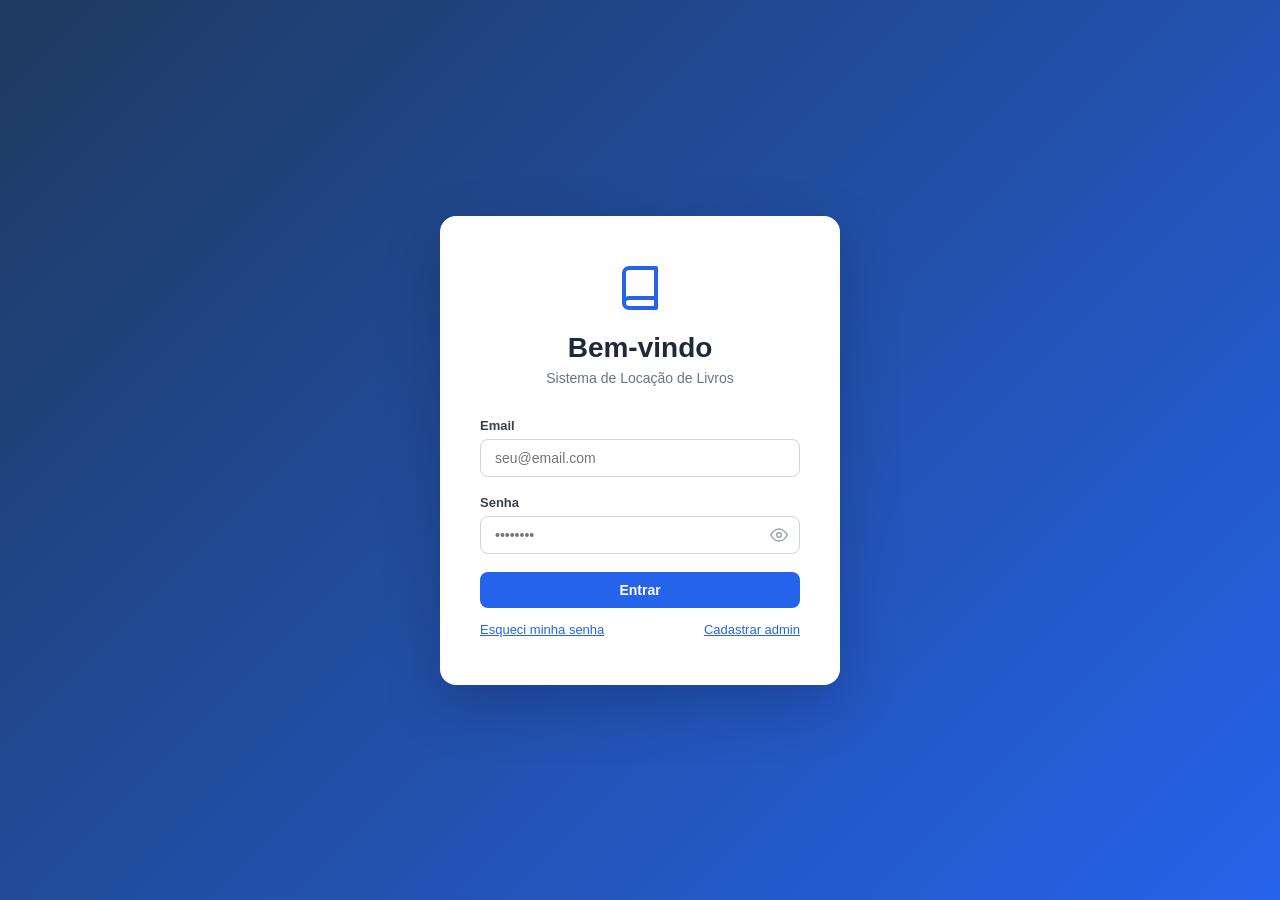
==== demo/src/main/resources/static/index.html @ 47762702 "commit inicial, tela login e tela principal" ====
<!DOCTYPE html>
<html lang="pt-BR">
<head>
  <meta charset="UTF-8" />
  <meta name="viewport" content="width=device-width, initial-scale=1.0" />
  <title>Biblioteca — Login</title>
  <link rel="stylesheet" href="css/style.css" />
  <style>
    .view { display: none; }
    .view.active { display: block; }

    .login-links {
      display: flex;
      justify-content: space-between;
      margin-top: 14px;
    }

    .link-btn {
      background: none;
      border: none;
      color: #2563eb;
      font-size: 13px;
      cursor: pointer;
      padding: 0;
      text-decoration: underline;
    }

    .link-btn:hover { color: #1d4ed8; }

    .back-link {
      display: flex;
      align-items: center;
      gap: 4px;
      color: #64748b;
      font-size: 13px;
      cursor: pointer;
      background: none;
      border: none;
      padding: 0;
      margin-bottom: 20px;
    }

    .back-link:hover { color: #1e293b; }

    .divider {
      display: flex;
      align-items: center;
      gap: 10px;
      margin: 20px 0;
      color: #94a3b8;
      font-size: 12px;
    }

    .divider::before, .divider::after {
      content: '';
      flex: 1;
      height: 1px;
      background: #e2e8f0;
    }

    .senha-wrapper {
      position: relative;
    }

    .senha-wrapper input {
      padding-right: 42px;
    }

    .toggle-senha {
      position: absolute;
      right: 12px;
      top: 50%;
      transform: translateY(-50%);
      background: none;
      border: none;
      cursor: pointer;
      color: #94a3b8;
      padding: 0;
      display: flex;
    }

    .toggle-senha:hover { color: #475569; }
  </style>
</head>
<body class="login-page">

  <div class="login-card">

    <!-- LOGO sempre visível -->
    <div class="login-logo">
      <svg xmlns="http://www.w3.org/2000/svg" width="48" height="48" viewBox="0 0 24 24" fill="none" stroke="#2563eb" stroke-width="2" stroke-linecap="round" stroke-linejoin="round">
        <path d="M4 19.5A2.5 2.5 0 0 1 6.5 17H20"/>
        <path d="M6.5 2H20v20H6.5A2.5 2.5 0 0 1 4 19.5v-15A2.5 2.5 0 0 1 6.5 2z"/>
      </svg>
    </div>

    <!-- ===== VIEW: LOGIN ===== -->
    <div id="view-login" class="view active">
      <h1>Bem-vindo</h1>
      <p class="login-subtitle">Sistema de Locação de Livros</p>

      <form id="loginForm">
        <div class="form-group">
          <label for="loginEmail">Email</label>
          <input type="email" id="loginEmail" placeholder="seu@email.com" required />
        </div>
        <div class="form-group">
          <label for="loginSenha">Senha</label>
          <div class="senha-wrapper">
            <input type="password" id="loginSenha" placeholder="••••••••" required />
            <button type="button" class="toggle-senha" onclick="toggleSenha('loginSenha', this)">
              <svg id="icon-eye-login" width="18" height="18" viewBox="0 0 24 24" fill="none" stroke="currentColor" stroke-width="2"><path d="M1 12s4-8 11-8 11 8 11 8-4 8-11 8-11-8-11-8z"/><circle cx="12" cy="12" r="3"/></svg>
            </button>
          </div>
        </div>

        <div id="loginError" class="alert alert-error" style="display:none;"></div>

        <button type="submit" class="btn btn-primary btn-full" id="loginBtn">Entrar</button>

        <div class="login-links">
          <button type="button" class="link-btn" onclick="showView('view-esqueci')">Esqueci minha senha</button>
          <button type="button" class="link-btn" onclick="showView('view-cadastro')">Cadastrar admin</button>
        </div>
      </form>
    </div>

    <!-- ===== VIEW: ESQUECI A SENHA ===== -->
    <div id="view-esqueci" class="view">
      <button class="back-link" onclick="showView('view-login')">
        ← Voltar ao login
      </button>
      <h1>Redefinir Senha</h1>
      <p class="login-subtitle">Informe seu email e a nova senha</p>

      <form id="resetForm">
        <div class="form-group">
          <label for="resetEmail">Email cadastrado</label>
          <input type="email" id="resetEmail" placeholder="seu@email.com" required />
        </div>
        <div class="form-group">
          <label for="resetNovaSenha">Nova senha</label>
          <div class="senha-wrapper">
            <input type="password" id="resetNovaSenha" placeholder="Nova senha" required />
            <button type="button" class="toggle-senha" onclick="toggleSenha('resetNovaSenha', this)">
              <svg width="18" height="18" viewBox="0 0 24 24" fill="none" stroke="currentColor" stroke-width="2"><path d="M1 12s4-8 11-8 11 8 11 8-4 8-11 8-11-8-11-8z"/><circle cx="12" cy="12" r="3"/></svg>
            </button>
          </div>
        </div>
        <div class="form-group">
          <label for="resetConfirm">Confirmar nova senha</label>
          <div class="senha-wrapper">
            <input type="password" id="resetConfirm" placeholder="Confirme a nova senha" required />
            <button type="button" class="toggle-senha" onclick="toggleSenha('resetConfirm', this)">
              <svg width="18" height="18" viewBox="0 0 24 24" fill="none" stroke="currentColor" stroke-width="2"><path d="M1 12s4-8 11-8 11 8 11 8-4 8-11 8-11-8-11-8z"/><circle cx="12" cy="12" r="3"/></svg>
            </button>
          </div>
        </div>

        <div id="resetMsg" class="alert" style="display:none;"></div>

        <button type="submit" class="btn btn-primary btn-full" id="resetBtn">Redefinir Senha</button>
      </form>
    </div>

    <!-- ===== VIEW: CADASTRO ADMIN ===== -->
    <div id="view-cadastro" class="view">
      <button class="back-link" onclick="showView('view-login')">
        ← Voltar ao login
      </button>
      <h1>Novo Administrador</h1>
      <p class="login-subtitle">Crie uma conta com acesso total ao sistema</p>

      <form id="cadastroForm">
        <div class="form-group">
          <label for="cadNome">Nome completo</label>
          <input type="text" id="cadNome" placeholder="Seu nome" required />
        </div>
        <div class="form-group">
          <label for="cadEmail">Email</label>
          <input type="email" id="cadEmail" placeholder="seu@email.com" required />
        </div>
        <div class="form-group">
          <label for="cadSenha">Senha</label>
          <div class="senha-wrapper">
            <input type="password" id="cadSenha" placeholder="Mín. 8 caracteres + 1 especial" required oninput="atualizarForca(this.value)" />
            <button type="button" class="toggle-senha" onclick="toggleSenha('cadSenha', this)">
              <svg width="18" height="18" viewBox="0 0 24 24" fill="none" stroke="currentColor" stroke-width="2"><path d="M1 12s4-8 11-8 11 8 11 8-4 8-11 8-11-8-11-8z"/><circle cx="12" cy="12" r="3"/></svg>
            </button>
          </div>
          <div class="strength-bar"><div class="strength-fill" id="strengthFill"></div></div>
          <div class="strength-label" id="strengthLabel" style="color:#94a3b8"></div>
        </div>
        <div class="form-group">
          <label for="cadConfirm">Confirmar senha</label>
          <div class="senha-wrapper">
            <input type="password" id="cadConfirm" placeholder="Repita a senha" required />
            <button type="button" class="toggle-senha" onclick="toggleSenha('cadConfirm', this)">
              <svg width="18" height="18" viewBox="0 0 24 24" fill="none" stroke="currentColor" stroke-width="2"><path d="M1 12s4-8 11-8 11 8 11 8-4 8-11 8-11-8-11-8z"/><circle cx="12" cy="12" r="3"/></svg>
            </button>
          </div>
        </div>
        <div class="form-group">
          <label for="cadTelefone">Telefone <span style="color:#94a3b8">(opcional)</span></label>
          <input type="text" id="cadTelefone" placeholder="(11) 99999-9999" />
        </div>

        <div id="cadastroMsg" class="alert" style="display:none;"></div>

        <button type="submit" class="btn btn-primary btn-full" id="cadastroBtn">Criar Conta Admin</button>

        <div class="divider">ou</div>
        <button type="button" class="btn btn-secondary btn-full" onclick="showView('view-login')">Já tenho conta</button>
      </form>
    </div>

  </div>

  <script>
    const API = '/api';

    // ========================
    // NAVEGAÇÃO ENTRE VIEWS
    // ========================
    function showView(id) {
      document.querySelectorAll('.view').forEach(v => v.classList.remove('active'));
      document.getElementById(id).classList.add('active');
      document.querySelectorAll('.alert').forEach(a => a.style.display = 'none');
    }

    // ========================
    // MOSTRAR/OCULTAR SENHA
    // ========================
    function toggleSenha(inputId, btn) {
      const input = document.getElementById(inputId);
      const mostrar = input.type === 'password';
      input.type = mostrar ? 'text' : 'password';
      btn.innerHTML = mostrar
        ? `<svg width="18" height="18" viewBox="0 0 24 24" fill="none" stroke="currentColor" stroke-width="2"><path d="M17.94 17.94A10.07 10.07 0 0 1 12 20c-7 0-11-8-11-8a18.45 18.45 0 0 1 5.06-5.94"/><path d="M9.9 4.24A9.12 9.12 0 0 1 12 4c7 0 11 8 11 8a18.5 18.5 0 0 1-2.16 3.19"/><line x1="1" y1="1" x2="23" y2="23"/></svg>`
        : `<svg width="18" height="18" viewBox="0 0 24 24" fill="none" stroke="currentColor" stroke-width="2"><path d="M1 12s4-8 11-8 11 8 11 8-4 8-11 8-11-8-11-8z"/><circle cx="12" cy="12" r="3"/></svg>`;
    }

    // ========================
    // LOGIN
    // ========================
    document.getElementById('loginForm').addEventListener('submit', async (e) => {
      e.preventDefault();
      const btn = document.getElementById('loginBtn');
      const errorEl = document.getElementById('loginError');

      btn.textContent = 'Entrando...';
      btn.disabled = true;
      errorEl.style.display = 'none';

      try {
        const res = await fetch(`${API}/usuarios/login`, {
          method: 'POST',
          headers: { 'Content-Type': 'application/json' },
          body: JSON.stringify({
            email: document.getElementById('loginEmail').value,
            senha: document.getElementById('loginSenha').value
          })
        });

        if (!res.ok) {
          const err = await res.json();
          throw new Error(err.erro || 'Email ou senha inválidos');
        }

        const usuario = await res.json();
        sessionStorage.setItem('usuario', JSON.stringify(usuario));
        window.location.href = 'dashboard.html';

      } catch (err) {
        errorEl.textContent = err.message;
        errorEl.style.display = 'block';
        btn.textContent = 'Entrar';
        btn.disabled = false;
      }
    });

    // ========================
    // ESQUECI A SENHA
    // ========================
    document.getElementById('resetForm').addEventListener('submit', async (e) => {
      e.preventDefault();
      const btn = document.getElementById('resetBtn');
      const msgEl = document.getElementById('resetMsg');

      const novaSenha = document.getElementById('resetNovaSenha').value;
      const confirm = document.getElementById('resetConfirm').value;

      msgEl.className = 'alert';
      msgEl.style.display = 'none';

      if (novaSenha !== confirm) {
        msgEl.className = 'alert alert-error';
        msgEl.textContent = 'As senhas não coincidem';
        msgEl.style.display = 'block';
        return;
      }

      if (!validarSenha(novaSenha)) {
        msgEl.className = 'alert alert-error';
        msgEl.textContent = 'A senha deve ter no mínimo 8 caracteres e 1 caractere especial (!@#$%...)';
        msgEl.style.display = 'block';
        return;
      }

      btn.textContent = 'Salvando...';
      btn.disabled = true;

      try {
        const res = await fetch(`${API}/usuarios/resetar-senha`, {
          method: 'PUT',
          headers: { 'Content-Type': 'application/json' },
          body: JSON.stringify({
            email: document.getElementById('resetEmail').value,
            novaSenha
          })
        });

        if (!res.ok) {
          const err = await res.json();
          throw new Error(err.erro || 'Email não encontrado');
        }

        msgEl.className = 'alert alert-success';
        msgEl.textContent = 'Senha redefinida com sucesso! Faça o login.';
        msgEl.style.display = 'block';
        document.getElementById('resetForm').reset();

        setTimeout(() => showView('view-login'), 2000);

      } catch (err) {
        msgEl.className = 'alert alert-error';
        msgEl.textContent = err.message;
        msgEl.style.display = 'block';
      } finally {
        btn.textContent = 'Redefinir Senha';
        btn.disabled = false;
      }
    });

    // ========================
    // CADASTRO ADMIN
    // ========================
    document.getElementById('cadastroForm').addEventListener('submit', async (e) => {
      e.preventDefault();
      const btn = document.getElementById('cadastroBtn');
      const msgEl = document.getElementById('cadastroMsg');

      const senha = document.getElementById('cadSenha').value;
      const confirm = document.getElementById('cadConfirm').value;

      msgEl.className = 'alert';
      msgEl.style.display = 'none';

      if (senha !== confirm) {
        msgEl.className = 'alert alert-error';
        msgEl.textContent = 'As senhas não coincidem';
        msgEl.style.display = 'block';
        return;
      }

      if (!validarSenha(senha)) {
        msgEl.className = 'alert alert-error';
        msgEl.textContent = 'A senha deve ter no mínimo 8 caracteres e 1 caractere especial (!@#$%...)';
        msgEl.style.display = 'block';
        return;
      }

      btn.textContent = 'Criando conta...';
      btn.disabled = true;

      try {
        const res = await fetch(`${API}/usuarios`, {
          method: 'POST',
          headers: { 'Content-Type': 'application/json' },
          body: JSON.stringify({
            nome: document.getElementById('cadNome').value,
            email: document.getElementById('cadEmail').value,
            senha,
            telefone: document.getElementById('cadTelefone').value,
            role: 'ADMIN'
          })
        });

        if (!res.ok) {
          const err = await res.json();
          throw new Error(err.erro || 'Erro ao criar conta');
        }

        msgEl.className = 'alert alert-success';
        msgEl.textContent = 'Conta criada com sucesso! Redirecionando...';
        msgEl.style.display = 'block';
        document.getElementById('cadastroForm').reset();

        setTimeout(() => showView('view-login'), 2000);

      } catch (err) {
        msgEl.className = 'alert alert-error';
        msgEl.textContent = err.message;
        msgEl.style.display = 'block';
      } finally {
        btn.textContent = 'Criar Conta Admin';
        btn.disabled = false;
      }
    });

    // ========================
    // FORÇA DE SENHA
    // ========================
    function atualizarForca(senha) {
      const fill  = document.getElementById('strengthFill');
      const label = document.getElementById('strengthLabel');
      let score = 0;
      if (senha.length >= 8)             score++;
      if (senha.length >= 12)            score++;
      if (/[A-Z]/.test(senha))           score++;
      if (/[0-9]/.test(senha))           score++;
      if (/[^A-Za-z0-9]/.test(senha))   score++;

      const levels = [
        { pct: '0%',   color: '#e2e8f0', text: '' },
        { pct: '25%',  color: '#ef4444', text: 'Fraca' },
        { pct: '50%',  color: '#f97316', text: 'Regular' },
        { pct: '75%',  color: '#eab308', text: 'Boa' },
        { pct: '90%',  color: '#22c55e', text: 'Forte' },
        { pct: '100%', color: '#16a34a', text: 'Muito forte' },
      ];
      const l = levels[score] || levels[0];
      fill.style.width      = senha.length === 0 ? '0%' : l.pct;
      fill.style.background = l.color;
      label.textContent     = l.text;
      label.style.color     = l.color;
    }

    // ========================
    // HELPERS
    // ========================
    function validarSenha(senha) {
      return senha.length >= 8 && /[!@#$%^&*()_+\-=\[\]{};':"\\|,.<>\/?]/.test(senha);
    }

    function maskPhone(v) {
      const d = v.replace(/\D/g, '').slice(0, 11);
      if (d.length <= 10) return d.replace(/(\d{2})(\d)/, '($1) $2').replace(/(\d{4})(\d)/, '$1-$2');
      return d.replace(/(\d{2})(\d)/, '($1) $2').replace(/(\d{5})(\d)/, '$1-$2');
    }

    document.getElementById('cadTelefone').addEventListener('input', function () {
      this.value = maskPhone(this.value);
    });
  </script>
</body>
</html>
---- demo/src/main/resources/static/css/style.css ----
/* ========================
   RESET & BASE
======================== */
* {
  margin: 0;
  padding: 0;
  box-sizing: border-box;
}

body {
  font-family: 'Segoe UI', Tahoma, Geneva, Verdana, sans-serif;
  background: #f1f5f9;
  color: #1e293b;
}

/* ========================
   LOGIN PAGE
======================== */
.login-page {
  display: flex;
  align-items: center;
  justify-content: center;
  min-height: 100vh;
  background: linear-gradient(135deg, #1e3a5f 0%, #2563eb 100%);
}

.login-card {
  background: #fff;
  border-radius: 16px;
  padding: 48px 40px;
  width: 100%;
  max-width: 400px;
  box-shadow: 0 20px 60px rgba(0, 0, 0, 0.2);
  text-align: center;
}

.login-logo {
  margin-bottom: 16px;
}

.login-card h1 {
  font-size: 28px;
  font-weight: 700;
  color: #1e293b;
  margin-bottom: 6px;
}

.login-subtitle {
  font-size: 14px;
  color: #64748b;
  margin-bottom: 32px;
}

/* ========================
   FORM
======================== */
.form-group {
  text-align: left;
  margin-bottom: 18px;
}

.form-group label {
  display: block;
  font-size: 13px;
  font-weight: 600;
  color: #374151;
  margin-bottom: 6px;
}

.form-group input,
.form-group select,
.form-group textarea {
  width: 100%;
  padding: 10px 14px;
  border: 1.5px solid #d1d5db;
  border-radius: 8px;
  font-size: 14px;
  color: #1e293b;
  background: #fff;
  transition: border-color 0.2s;
  outline: none;
}

.form-group input:focus,
.form-group select:focus,
.form-group textarea:focus {
  border-color: #2563eb;
}

/* ========================
   BUTTONS
======================== */
.btn {
  display: inline-flex;
  align-items: center;
  gap: 6px;
  padding: 10px 18px;
  border: none;
  border-radius: 8px;
  font-size: 14px;
  font-weight: 600;
  cursor: pointer;
  transition: background 0.2s, opacity 0.2s;
}

.btn:disabled {
  opacity: 0.6;
  cursor: not-allowed;
}

.btn-full {
  width: 100%;
  justify-content: center;
}

.btn-primary {
  background: #2563eb;
  color: #fff;
}

.btn-primary:hover:not(:disabled) {
  background: #1d4ed8;
}

.btn-success {
  background: #16a34a;
  color: #fff;
}

.btn-success:hover:not(:disabled) {
  background: #15803d;
}

.btn-danger {
  background: #dc2626;
  color: #fff;
}

.btn-danger:hover:not(:disabled) {
  background: #b91c1c;
}

.btn-secondary {
  background: #e2e8f0;
  color: #374151;
}

.btn-secondary:hover:not(:disabled) {
  background: #cbd5e1;
}

.btn-sm {
  padding: 6px 12px;
  font-size: 12px;
}

/* ========================
   ALERTS
======================== */
.alert {
  padding: 10px 14px;
  border-radius: 8px;
  font-size: 13px;
  margin-bottom: 14px;
}

.alert-error {
  background: #fef2f2;
  color: #dc2626;
  border: 1px solid #fecaca;
}

.alert-success {
  background: #f0fdf4;
  color: #16a34a;
  border: 1px solid #bbf7d0;
}

/* ========================
   DASHBOARD LAYOUT
======================== */
.app-layout {
  display: flex;
  min-height: 100vh;
}

/* Sidebar */
.sidebar {
  width: 240px;
  background: #1e293b;
  color: #fff;
  display: flex;
  flex-direction: column;
  flex-shrink: 0;
}

.sidebar-header {
  padding: 24px 20px;
  border-bottom: 1px solid #334155;
  display: flex;
  align-items: center;
  gap: 12px;
}

.sidebar-header svg {
  flex-shrink: 0;
}

.sidebar-header h2 {
  font-size: 18px;
  font-weight: 700;
  color: #fff;
}

.sidebar-header p {
  font-size: 11px;
  color: #94a3b8;
}

.sidebar-nav {
  flex: 1;
  padding: 16px 0;
}

.nav-section-label {
  font-size: 10px;
  font-weight: 700;
  text-transform: uppercase;
  letter-spacing: 1px;
  color: #64748b;
  padding: 8px 20px 4px;
}

.nav-item {
  display: flex;
  align-items: center;
  gap: 12px;
  padding: 11px 20px;
  font-size: 14px;
  color: #94a3b8;
  cursor: pointer;
  border-radius: 0;
  transition: background 0.15s, color 0.15s;
  border: none;
  background: none;
  width: 100%;
  text-align: left;
}

.nav-item:hover {
  background: #334155;
  color: #fff;
}

.nav-item.active {
  background: #2563eb;
  color: #fff;
}

.sidebar-footer {
  padding: 16px 20px;
  border-top: 1px solid #334155;
}

.user-info {
  display: flex;
  align-items: center;
  gap: 10px;
  margin-bottom: 12px;
}

.user-avatar {
  width: 36px;
  height: 36px;
  background: #2563eb;
  border-radius: 50%;
  display: flex;
  align-items: center;
  justify-content: center;
  font-weight: 700;
  font-size: 14px;
  color: #fff;
  flex-shrink: 0;
}

.user-name {
  font-size: 13px;
  font-weight: 600;
  color: #fff;
}

.user-role {
  font-size: 11px;
  color: #64748b;
}

/* Main content */
.main-content {
  flex: 1;
  display: flex;
  flex-direction: column;
  overflow: hidden;
}

.top-bar {
  background: #fff;
  padding: 16px 28px;
  border-bottom: 1px solid #e2e8f0;
  display: flex;
  align-items: center;
  justify-content: space-between;
}

.top-bar h1 {
  font-size: 20px;
  font-weight: 700;
  color: #1e293b;
}

.content-area {
  flex: 1;
  padding: 28px;
  overflow-y: auto;
}

/* ========================
   SECTIONS
======================== */
.section {
  display: none;
}

.section.active {
  display: block;
}

/* ========================
   STAT CARDS
======================== */
.stats-grid {
  display: grid;
  grid-template-columns: repeat(auto-fit, minmax(200px, 1fr));
  gap: 20px;
  margin-bottom: 28px;
}

.stat-card {
  background: #fff;
  border-radius: 12px;
  padding: 22px 24px;
  box-shadow: 0 1px 4px rgba(0,0,0,0.07);
  display: flex;
  align-items: center;
  gap: 16px;
}

.stat-icon {
  width: 48px;
  height: 48px;
  border-radius: 10px;
  display: flex;
  align-items: center;
  justify-content: center;
  flex-shrink: 0;
}

.stat-icon.blue   { background: #dbeafe; color: #2563eb; }
.stat-icon.green  { background: #dcfce7; color: #16a34a; }
.stat-icon.orange { background: #ffedd5; color: #ea580c; }
.stat-icon.purple { background: #ede9fe; color: #7c3aed; }

.stat-value {
  font-size: 28px;
  font-weight: 700;
  color: #1e293b;
  line-height: 1;
}

.stat-label {
  font-size: 13px;
  color: #64748b;
  margin-top: 2px;
}

/* ========================
   CARDS / PANELS
======================== */
.card {
  background: #fff;
  border-radius: 12px;
  box-shadow: 0 1px 4px rgba(0,0,0,0.07);
  overflow: hidden;
}

.card-header {
  padding: 18px 24px;
  border-bottom: 1px solid #f1f5f9;
  display: flex;
  align-items: center;
  justify-content: space-between;
}

.card-header h3 {
  font-size: 16px;
  font-weight: 700;
  color: #1e293b;
}

.card-body {
  padding: 24px;
}

/* ========================
   TABLE
======================== */
.table-wrapper {
  overflow-x: auto;
}

table {
  width: 100%;
  border-collapse: collapse;
  font-size: 14px;
}

thead th {
  text-align: left;
  padding: 12px 16px;
  background: #f8fafc;
  color: #64748b;
  font-size: 12px;
  font-weight: 700;
  text-transform: uppercase;
  letter-spacing: 0.5px;
  border-bottom: 1px solid #e2e8f0;
}

tbody td {
  padding: 14px 16px;
  border-bottom: 1px solid #f1f5f9;
  color: #374151;
}

tbody tr:last-child td {
  border-bottom: none;
}

tbody tr:hover {
  background: #f8fafc;
}

.actions {
  display: flex;
  gap: 6px;
}

/* ========================
   BADGES
======================== */
.badge {
  display: inline-block;
  padding: 3px 10px;
  border-radius: 999px;
  font-size: 12px;
  font-weight: 600;
}

.badge-green  { background: #dcfce7; color: #16a34a; }
.badge-blue   { background: #dbeafe; color: #2563eb; }
.badge-red    { background: #fef2f2; color: #dc2626; }
.badge-gray   { background: #f1f5f9; color: #64748b; }
.badge-orange { background: #ffedd5; color: #ea580c; }

/* ========================
   MODAL
======================== */
.modal-overlay {
  position: fixed;
  inset: 0;
  background: rgba(0,0,0,0.5);
  display: flex;
  align-items: center;
  justify-content: center;
  z-index: 1000;
  padding: 16px;
}

.modal-overlay.hidden {
  display: none;
}

.modal {
  background: #fff;
  border-radius: 16px;
  width: 100%;
  max-width: 500px;
  max-height: 90vh;
  overflow-y: auto;
  box-shadow: 0 20px 60px rgba(0,0,0,0.25);
}

.modal-header {
  padding: 20px 24px;
  border-bottom: 1px solid #f1f5f9;
  display: flex;
  align-items: center;
  justify-content: space-between;
}

.modal-header h3 {
  font-size: 17px;
  font-weight: 700;
}

.modal-close {
  background: none;
  border: none;
  font-size: 22px;
  color: #94a3b8;
  cursor: pointer;
  line-height: 1;
}

.modal-close:hover {
  color: #1e293b;
}

.modal-body {
  padding: 24px;
}

.modal-footer {
  padding: 16px 24px;
  border-top: 1px solid #f1f5f9;
  display: flex;
  justify-content: flex-end;
  gap: 10px;
}

/* ========================
   EMPTY STATE
======================== */
.empty-state {
  text-align: center;
  padding: 48px 24px;
  color: #94a3b8;
}

.empty-state svg {
  margin-bottom: 12px;
  opacity: 0.5;
}

.empty-state p {
  font-size: 15px;
}

/* ========================
   RESPONSIVE
======================== */
@media (max-width: 768px) {
  .sidebar {
    width: 200px;
  }

  .stats-grid {
    grid-template-columns: 1fr 1fr;
  }

  .content-area {
    padding: 16px;
  }
}

@media (max-width: 600px) {
  .app-layout {
    flex-direction: column;
  }

  .sidebar {
    width: 100%;
  }

  .sidebar-nav {
    display: flex;
    padding: 8px;
    overflow-x: auto;
  }

  .nav-item {
    white-space: nowrap;
    border-radius: 8px;
  }

  .stats-grid {
    grid-template-columns: 1fr;
  }
}

/* ========================
   ANIMAÇÃO DE ENTRADA (LOGIN)
======================== */
@keyframes fadeInUp {
  from { opacity: 0; transform: translateY(24px); }
  to   { opacity: 1; transform: translateY(0); }
}

.login-card {
  animation: fadeInUp 0.45s ease both;
}

/* ========================
   FORÇA DE SENHA
======================== */
.strength-bar {
  height: 4px;
  border-radius: 4px;
  margin-top: 6px;
  background: #e2e8f0;
  overflow: hidden;
}

.strength-fill {
  height: 100%;
  border-radius: 4px;
  transition: width 0.3s, background 0.3s;
}

.strength-label {
  font-size: 11px;
  margin-top: 4px;
  font-weight: 600;
}

/* ========================
   TOAST NOTIFICATIONS
======================== */
#toast-container {
  position: fixed;
  bottom: 24px;
  right: 24px;
  display: flex;
  flex-direction: column;
  gap: 10px;
  z-index: 9999;
}

.toast {
  padding: 13px 18px;
  border-radius: 10px;
  font-size: 14px;
  font-weight: 500;
  color: #fff;
  box-shadow: 0 4px 20px rgba(0,0,0,0.15);
  opacity: 0;
  transform: translateX(40px);
  transition: opacity 0.25s, transform 0.25s;
  max-width: 320px;
}

.toast.show {
  opacity: 1;
  transform: translateX(0);
}

.toast-success { background: #16a34a; }
.toast-error   { background: #dc2626; }
.toast-info    { background: #2563eb; }

/* ========================
   LOADING SPINNER
======================== */
@keyframes spin {
  to { transform: rotate(360deg); }
}

.spinner {
  width: 28px;
  height: 28px;
  border: 3px solid #e2e8f0;
  border-top-color: #2563eb;
  border-radius: 50%;
  animation: spin 0.7s linear infinite;
  margin: 0 auto;
}

.loading-cell {
  text-align: center;
  padding: 32px !important;
}

/* ========================
   MODAL DE CONFIRMAÇÃO
======================== */
.confirm-overlay {
  position: fixed;
  inset: 0;
  background: rgba(0,0,0,0.45);
  display: flex;
  align-items: center;
  justify-content: center;
  z-index: 2000;
  padding: 16px;
}

.confirm-overlay.hidden { display: none; }

.confirm-box {
  background: #fff;
  border-radius: 14px;
  padding: 28px 28px 22px;
  max-width: 380px;
  width: 100%;
  box-shadow: 0 20px 60px rgba(0,0,0,0.2);
  text-align: center;
}

.confirm-icon {
  width: 52px;
  height: 52px;
  background: #fef2f2;
  border-radius: 50%;
  display: flex;
  align-items: center;
  justify-content: center;
  margin: 0 auto 16px;
  color: #dc2626;
}

.confirm-box h4 {
  font-size: 17px;
  font-weight: 700;
  margin-bottom: 8px;
}

.confirm-box p {
  font-size: 14px;
  color: #64748b;
  margin-bottom: 22px;
}

.confirm-actions {
  display: flex;
  gap: 10px;
  justify-content: center;
}
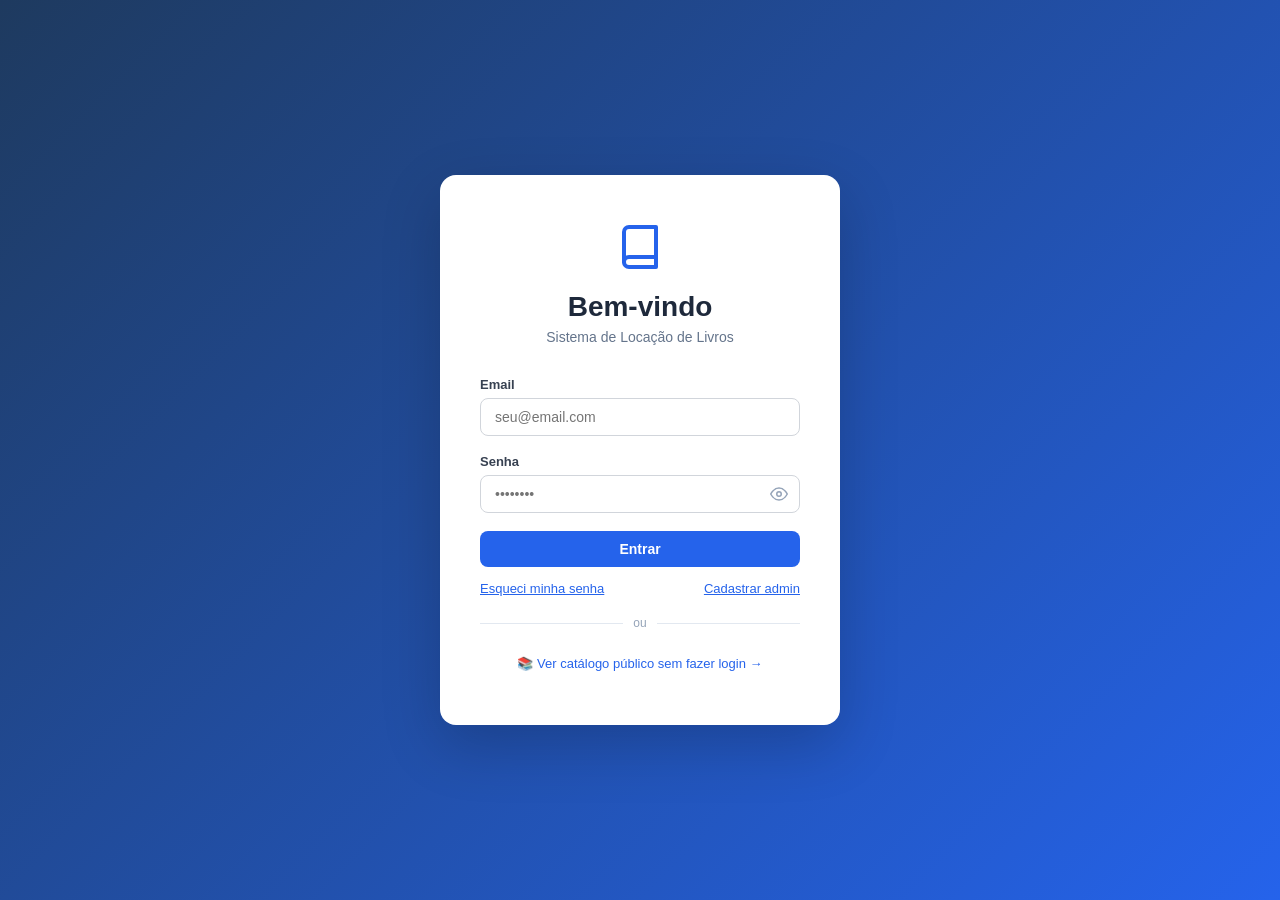
==== commit 8fa05841: "add testes unitarios e link catalogo publico no login" ====
--- a/demo/src/main/resources/static/index.html
+++ b/demo/src/main/resources/static/index.html
@@ -123,6 +123,11 @@
           <button type="button" class="link-btn" onclick="showView('view-cadastro')">Cadastrar admin</button>
         </div>
       </form>
+
+      <div class="divider">ou</div>
+      <a href="catalogo.html" style="display:block; text-align:center; font-size:13px; color:#2563eb; text-decoration:none; padding: 6px 0;">
+        📚 Ver catálogo público sem fazer login →
+      </a>
     </div>
 
     <!-- ===== VIEW: ESQUECI A SENHA ===== -->
@@ -269,7 +274,7 @@
 
         const usuario = await res.json();
         sessionStorage.setItem('usuario', JSON.stringify(usuario));
-        window.location.href = 'dashboard.html';
+        window.location.href = usuario.role === 'ADMIN' ? 'dashboard.html' : 'cliente.html';
 
       } catch (err) {
         errorEl.textContent = err.message;
--- a/demo/src/main/resources/static/css/style.css
+++ b/demo/src/main/resources/static/css/style.css
@@ -1,6 +1,4 @@
-/* ========================
-   RESET & BASE
-======================== */
+
 * {
   margin: 0;
   padding: 0;
@@ -13,9 +11,7 @@
   color: #1e293b;
 }
 
-/* ========================
-   LOGIN PAGE
-======================== */
+
 .login-page {
   display: flex;
   align-items: center;
@@ -51,9 +47,7 @@
   margin-bottom: 32px;
 }
 
-/* ========================
-   FORM
-======================== */
+
 .form-group {
   text-align: left;
   margin-bottom: 18px;
@@ -87,9 +81,7 @@
   border-color: #2563eb;
 }
 
-/* ========================
-   BUTTONS
-======================== */
+
 .btn {
   display: inline-flex;
   align-items: center;
@@ -154,9 +146,7 @@
   font-size: 12px;
 }
 
-/* ========================
-   ALERTS
-======================== */
+
 .alert {
   padding: 10px 14px;
   border-radius: 8px;
@@ -176,9 +166,6 @@
   border: 1px solid #bbf7d0;
 }
 
-/* ========================
-   DASHBOARD LAYOUT
-======================== */
 .app-layout {
   display: flex;
   min-height: 100vh;
@@ -294,7 +281,7 @@
   color: #64748b;
 }
 
-/* Main content */
+
 .main-content {
   flex: 1;
   display: flex;
@@ -323,9 +310,7 @@
   overflow-y: auto;
 }
 
-/* ========================
-   SECTIONS
-======================== */
+
 .section {
   display: none;
 }
@@ -334,9 +319,7 @@
   display: block;
 }
 
-/* ========================
-   STAT CARDS
-======================== */
+
 .stats-grid {
   display: grid;
   grid-template-columns: repeat(auto-fit, minmax(200px, 1fr));
@@ -382,9 +365,7 @@
   margin-top: 2px;
 }
 
-/* ========================
-   CARDS / PANELS
-======================== */
+
 .card {
   background: #fff;
   border-radius: 12px;
@@ -410,9 +391,7 @@
   padding: 24px;
 }
 
-/* ========================
-   TABLE
-======================== */
+
 .table-wrapper {
   overflow-x: auto;
 }
@@ -454,9 +433,7 @@
   gap: 6px;
 }
 
-/* ========================
-   BADGES
-======================== */
+
 .badge {
   display: inline-block;
   padding: 3px 10px;
@@ -471,9 +448,7 @@
 .badge-gray   { background: #f1f5f9; color: #64748b; }
 .badge-orange { background: #ffedd5; color: #ea580c; }
 
-/* ========================
-   MODAL
-======================== */
+
 .modal-overlay {
   position: fixed;
   inset: 0;
@@ -537,9 +512,7 @@
   gap: 10px;
 }
 
-/* ========================
-   EMPTY STATE
-======================== */
+
 .empty-state {
   text-align: center;
   padding: 48px 24px;
@@ -555,9 +528,7 @@
   font-size: 15px;
 }
 
-/* ========================
-   RESPONSIVE
-======================== */
+
 @media (max-width: 768px) {
   .sidebar {
     width: 200px;
@@ -597,9 +568,7 @@
   }
 }
 
-/* ========================
-   ANIMAÇÃO DE ENTRADA (LOGIN)
-======================== */
+
 @keyframes fadeInUp {
   from { opacity: 0; transform: translateY(24px); }
   to   { opacity: 1; transform: translateY(0); }
@@ -609,9 +578,7 @@
   animation: fadeInUp 0.45s ease both;
 }
 
-/* ========================
-   FORÇA DE SENHA
-======================== */
+
 .strength-bar {
   height: 4px;
   border-radius: 4px;
@@ -632,9 +599,7 @@
   font-weight: 600;
 }
 
-/* ========================
-   TOAST NOTIFICATIONS
-======================== */
+
 #toast-container {
   position: fixed;
   bottom: 24px;
@@ -667,9 +632,7 @@
 .toast-error   { background: #dc2626; }
 .toast-info    { background: #2563eb; }
 
-/* ========================
-   LOADING SPINNER
-======================== */
+
 @keyframes spin {
   to { transform: rotate(360deg); }
 }
@@ -689,9 +652,6 @@
   padding: 32px !important;
 }
 
-/* ========================
-   MODAL DE CONFIRMAÇÃO
-======================== */
 .confirm-overlay {
   position: fixed;
   inset: 0;
